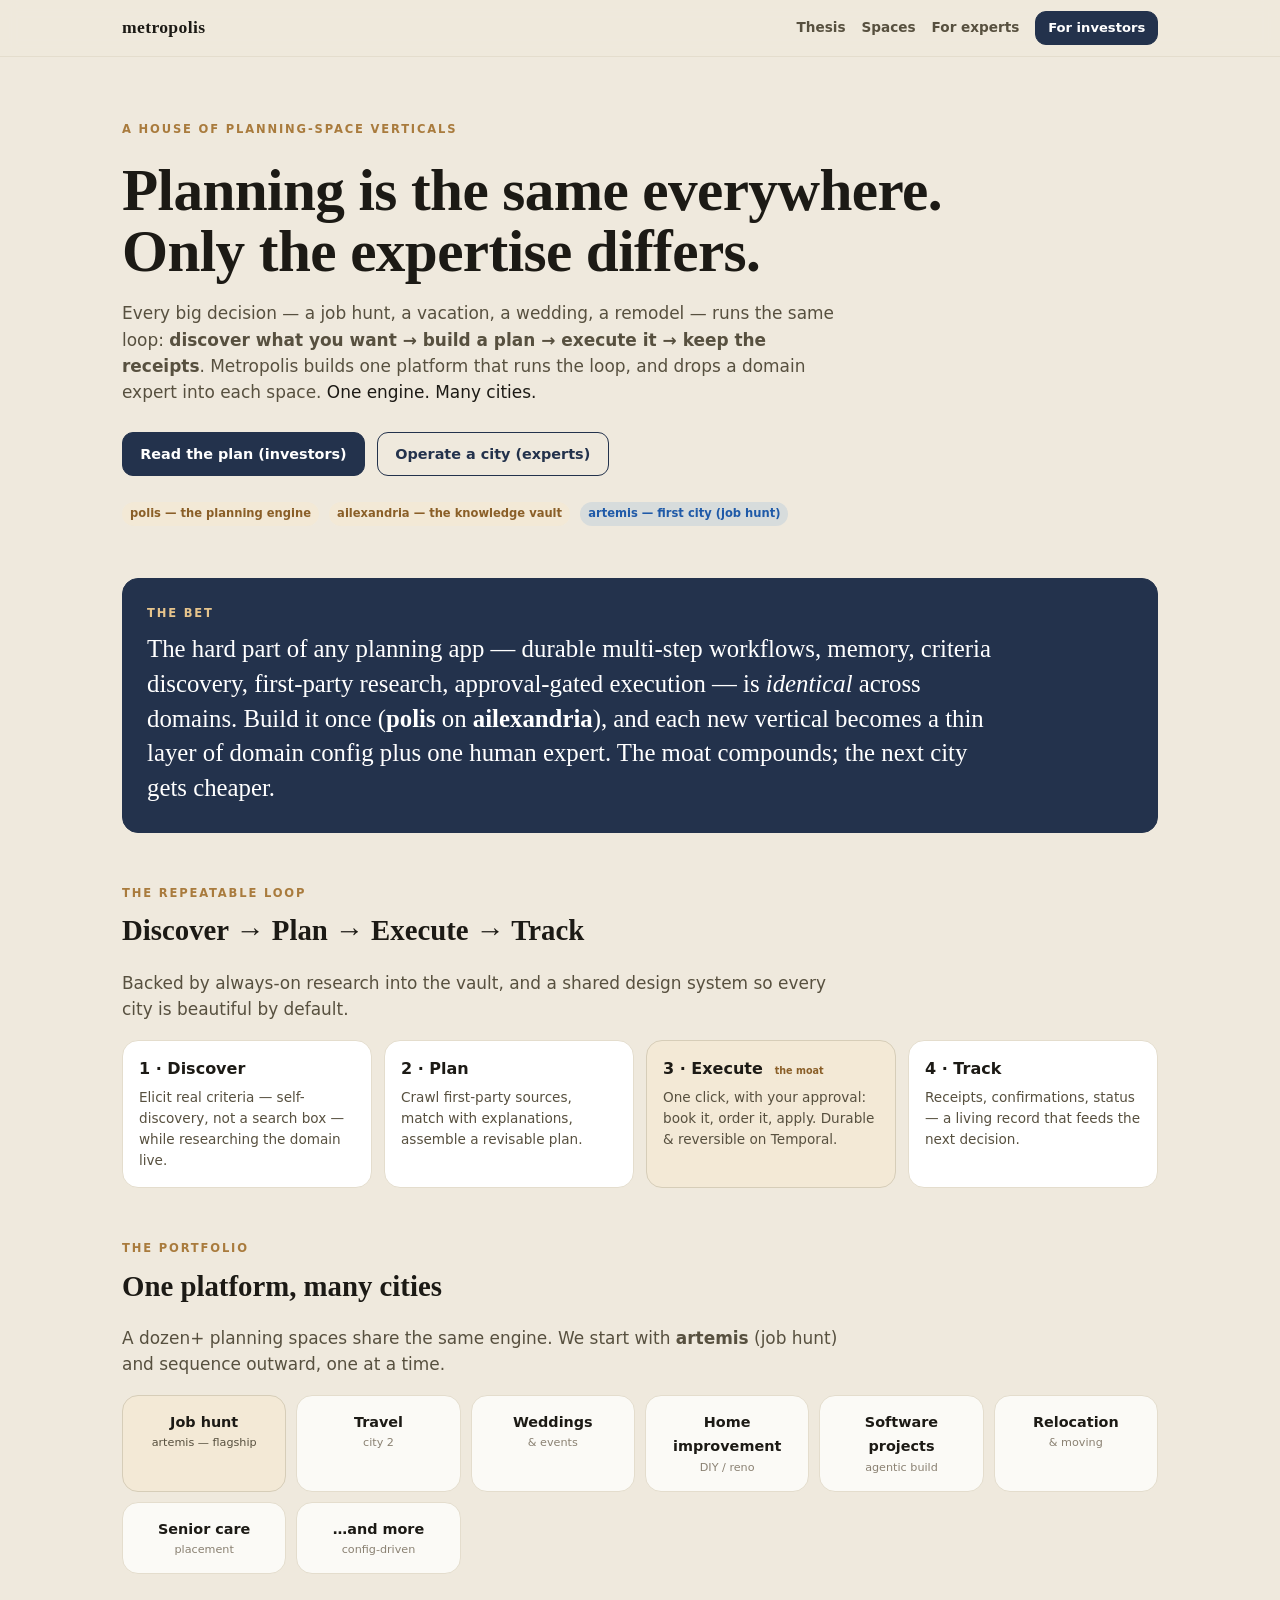
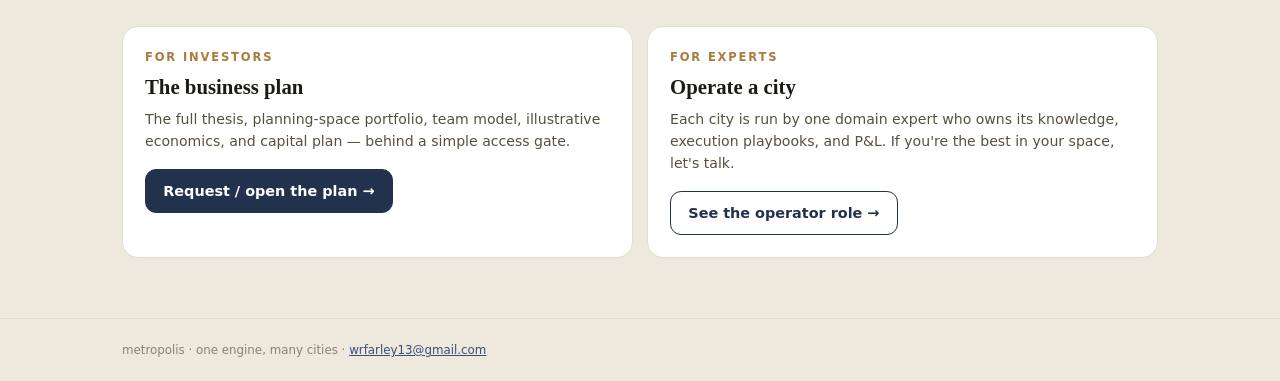
==== index.html @ 1461861d "Scaffold metropolis company marketing site Public landing + experts pages, and an investor-gated bus" ====
<!doctype html>
<html lang="en">
<head>
<meta charset="utf-8">
<meta name="viewport" content="width=device-width, initial-scale=1">
<title>Metropolis — the planning company</title>
<meta name="description" content="One platform that runs the plan→execute loop for high-stakes decisions, with a domain expert per space. A house of AI planning-space verticals.">
<link rel="icon" href="data:image/svg+xml,<svg xmlns='http://www.w3.org/2000/svg' viewBox='0 0 100 100'><text y='.9em' font-size='90'>🏛️</text></svg>">
<link rel="stylesheet" href="styles.css">
</head>
<body>

<div class="nav"><div class="wrap">
  <span class="serif brand">metropolis</span>
  <div style="display:flex;gap:16px;margin-left:auto;align-items:center">
    <a class="navlink" href="#thesis">Thesis</a>
    <a class="navlink" href="#spaces">Spaces</a>
    <a class="navlink" href="experts.html">For experts</a>
    <a class="btn" href="investors.html" style="padding:.45em .9em;font-size:.82rem">For investors</a>
  </div>
</div></div>

<header class="wrap" style="padding:64px 22px 44px">
  <div class="kicker">A house of planning-space verticals</div>
  <h1 class="serif" style="font-size:clamp(2.1rem,5.5vw,3.7rem);line-height:1.04;margin:.35em 0 .3em;letter-spacing:-.01em">
    Planning is the same everywhere.<br>Only the expertise differs.
  </h1>
  <p class="lead" style="max-width:720px">
    Every big decision — a job hunt, a vacation, a wedding, a remodel — runs the same loop:
    <b>discover what you want → build a plan → execute it → keep the receipts</b>.
    Metropolis builds one platform that runs the loop, and drops a domain expert into each space.
    <span style="color:var(--ink)">One engine. Many cities.</span>
  </p>
  <div style="display:flex;flex-wrap:wrap;gap:12px;margin-top:26px">
    <a class="btn" href="investors.html">Read the plan (investors)</a>
    <a class="btn btn-ghost" href="experts.html">Operate a city (experts)</a>
  </div>
  <div style="display:flex;flex-wrap:wrap;gap:10px;margin-top:26px">
    <span class="chip chip-o">polis — the planning engine</span>
    <span class="chip chip-o">ailexandria — the knowledge vault</span>
    <span class="chip chip-b">artemis — first city (job hunt)</span>
  </div>
</header>

<section id="thesis" class="wrap" style="padding:8px 22px">
  <div class="card" style="padding:26px 24px;background:var(--brand);color:#fff;border-color:var(--brand)">
    <div class="kicker" style="color:#e6c48c">The bet</div>
    <p class="serif" style="font-size:clamp(1.15rem,2.6vw,1.55rem);line-height:1.4;margin:.4em 0 0;max-width:860px">
      The hard part of any planning app — durable multi-step workflows, memory, criteria discovery, first-party
      research, approval-gated execution — is <em>identical</em> across domains. Build it once
      (<b>polis</b> on <b>ailexandria</b>), and each new vertical becomes a thin layer of domain config plus one
      human expert. The moat compounds; the next city gets cheaper.
    </p>
  </div>
</section>

<section class="wrap" style="padding:44px 22px 8px">
  <div class="kicker">The repeatable loop</div>
  <h2 class="serif" style="font-size:1.8rem;margin:.2em 0 .1em">Discover → Plan → Execute → Track</h2>
  <p class="lead" style="max-width:720px">Backed by always-on research into the vault, and a shared design system so every city is beautiful by default.</p>
  <div class="grid" style="grid-template-columns:repeat(auto-fit,minmax(210px,1fr));gap:12px;margin-top:16px">
    <div class="card" style="padding:16px"><b>1 · Discover</b><p style="font-size:.85rem;color:var(--ink-2);margin:.4em 0 0">Elicit real criteria — self-discovery, not a search box — while researching the domain live.</p></div>
    <div class="card" style="padding:16px"><b>2 · Plan</b><p style="font-size:.85rem;color:var(--ink-2);margin:.4em 0 0">Crawl first-party sources, match with explanations, assemble a revisable plan.</p></div>
    <div class="card" style="padding:16px;background:var(--accent-soft);border-color:var(--hair-2)"><b>3 · Execute</b> <span class="chip chip-o" style="font-size:.6rem">the moat</span><p style="font-size:.85rem;color:var(--ink-2);margin:.4em 0 0">One click, with your approval: book it, order it, apply. Durable & reversible on Temporal.</p></div>
    <div class="card" style="padding:16px"><b>4 · Track</b><p style="font-size:.85rem;color:var(--ink-2);margin:.4em 0 0">Receipts, confirmations, status — a living record that feeds the next decision.</p></div>
  </div>
</section>

<section id="spaces" class="wrap" style="padding:44px 22px 8px">
  <div class="kicker">The portfolio</div>
  <h2 class="serif" style="font-size:1.8rem;margin:.2em 0 .1em">One platform, many cities</h2>
  <p class="lead" style="max-width:720px">A dozen+ planning spaces share the same engine. We start with <b>artemis</b> (job hunt) and sequence outward, one at a time.</p>
  <div class="grid" style="grid-template-columns:repeat(auto-fit,minmax(150px,1fr));gap:10px;margin-top:16px">
    <div class="soft" style="padding:14px;text-align:center;background:var(--accent-soft);border-color:var(--hair-2)"><b style="font-size:.9rem">Job hunt</b><div style="font-size:.7rem;color:var(--ink-2)">artemis — flagship</div></div>
    <div class="soft" style="padding:14px;text-align:center"><b style="font-size:.9rem">Travel</b><div style="font-size:.7rem;color:var(--muted)">city 2</div></div>
    <div class="soft" style="padding:14px;text-align:center"><b style="font-size:.9rem">Weddings</b><div style="font-size:.7rem;color:var(--muted)">& events</div></div>
    <div class="soft" style="padding:14px;text-align:center"><b style="font-size:.9rem">Home improvement</b><div style="font-size:.7rem;color:var(--muted)">DIY / reno</div></div>
    <div class="soft" style="padding:14px;text-align:center"><b style="font-size:.9rem">Software projects</b><div style="font-size:.7rem;color:var(--muted)">agentic build</div></div>
    <div class="soft" style="padding:14px;text-align:center"><b style="font-size:.9rem">Relocation</b><div style="font-size:.7rem;color:var(--muted)">& moving</div></div>
    <div class="soft" style="padding:14px;text-align:center"><b style="font-size:.9rem">Senior care</b><div style="font-size:.7rem;color:var(--muted)">placement</div></div>
    <div class="soft" style="padding:14px;text-align:center"><b style="font-size:.9rem">…and more</b><div style="font-size:.7rem;color:var(--muted)">config-driven</div></div>
  </div>
</section>

<section class="wrap" style="padding:44px 22px 20px">
  <div class="grid" style="grid-template-columns:repeat(auto-fit,minmax(260px,1fr));gap:14px">
    <div class="card" style="padding:22px">
      <div class="kicker">For investors</div>
      <h3 class="serif" style="font-size:1.3rem;margin:.2em 0 .3em">The business plan</h3>
      <p style="font-size:.88rem;color:var(--ink-2);margin:0 0 16px">The full thesis, planning-space portfolio, team model, illustrative economics, and capital plan — behind a simple access gate.</p>
      <a class="btn" href="investors.html">Request / open the plan →</a>
    </div>
    <div class="card" style="padding:22px">
      <div class="kicker">For experts</div>
      <h3 class="serif" style="font-size:1.3rem;margin:.2em 0 .3em">Operate a city</h3>
      <p style="font-size:.88rem;color:var(--ink-2);margin:0 0 16px">Each city is run by one domain expert who owns its knowledge, execution playbooks, and P&amp;L. If you're the best in your space, let's talk.</p>
      <a class="btn btn-ghost" href="experts.html">See the operator role →</a>
    </div>
  </div>
</section>

<footer><div class="wrap" style="padding:22px">
  metropolis · one engine, many cities · <a href="mailto:wrfarley13@gmail.com">wrfarley13@gmail.com</a>
</div></footer>

</body>
</html>
---- styles.css ----
/* metropolis-site — shared design tokens (mirrors the pitch) */
:root{
  --plane:#efe9dd; --surface:#fbfaf6; --surface-2:#f4efe4; --card:#ffffff;
  --ink:#1c1a15; --ink-2:#57503f; --muted:#8a8172; --hair:#e4ddcd; --hair-2:#d6cdb8;
  --brand:#23324c; --brand-2:#33507a; --accent:#a97b3d; --accent-soft:#f3e9d6;
  --good:#0a7a30;
}
*,*::before,*::after{box-sizing:border-box}
[style*="display:flex"]>*,[style*="display:grid"]>*{min-width:0}
:where(.grid,.flex)>*{min-width:0}
:where(p,h1,h2,h3,h4,li,span){overflow-wrap:anywhere}
:where(img,svg,iframe){max-width:100%}
html{scroll-behavior:smooth}
body{margin:0;background:var(--plane);color:var(--ink);
  font-family:system-ui,-apple-system,"Segoe UI",sans-serif;line-height:1.55;-webkit-font-smoothing:antialiased}
.serif{font-family:Georgia,"Times New Roman",serif}
.wrap{max-width:1080px;margin-inline:auto;padding-inline:22px}
.kicker{font-size:.72rem;letter-spacing:.16em;text-transform:uppercase;color:var(--accent);font-weight:700}
.card{background:var(--card);border:1px solid var(--hair);border-radius:16px}
.soft{background:var(--surface);border:1px solid var(--hair);border-radius:16px}
a{color:var(--brand-2)}
.btn{display:inline-block;cursor:pointer;border:1px solid var(--brand);background:var(--brand);color:#fff;
  border-radius:11px;padding:.7em 1.2em;font-weight:700;font-size:.9rem;text-decoration:none}
.btn:hover{background:#1a2740}
.btn-ghost{background:transparent;color:var(--brand);}
.btn-ghost:hover{background:var(--surface-2)}
.chip{display:inline-flex;align-items:center;gap:.4em;font-size:.72rem;font-weight:700;padding:.25em .7em;border-radius:999px}
.chip-o{background:var(--accent-soft);color:#8a5f28}
.chip-b{background:rgba(42,120,214,.12);color:#1f5aa8}
.nav{position:sticky;top:0;z-index:30;background:rgba(239,233,221,.86);backdrop-filter:blur(8px);border-bottom:1px solid var(--hair)}
.nav .wrap{display:flex;align-items:center;gap:18px;height:56px}
.nav a.navlink{color:var(--ink-2);text-decoration:none;font-size:.85rem;font-weight:600}
.nav a.navlink:hover{color:var(--brand)}
.brand{font-weight:700;font-size:1.1rem;letter-spacing:.02em}
footer{color:var(--muted);font-size:.74rem;border-top:1px solid var(--hair);margin-top:40px}
.grid{display:grid}
.lead{font-size:1.06rem;color:var(--ink-2)}
.rule{height:1px;background:var(--hair)}
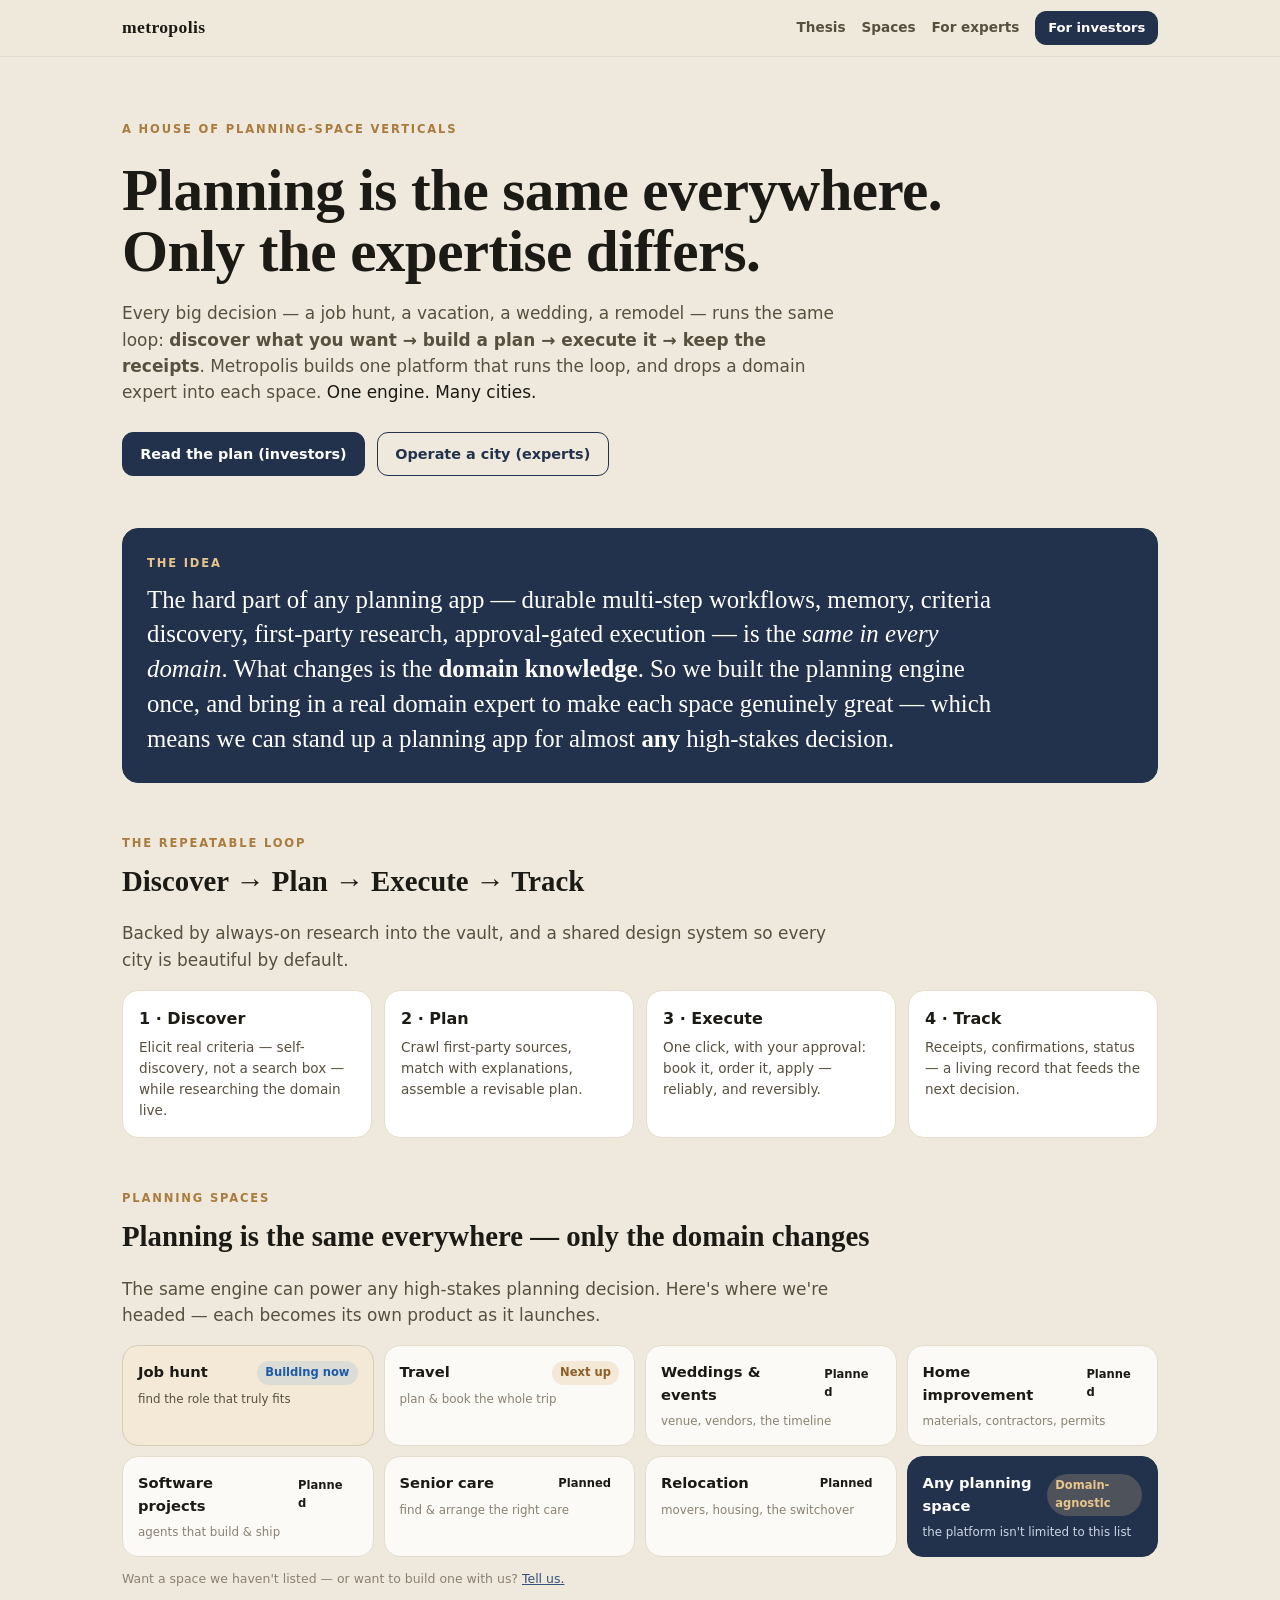
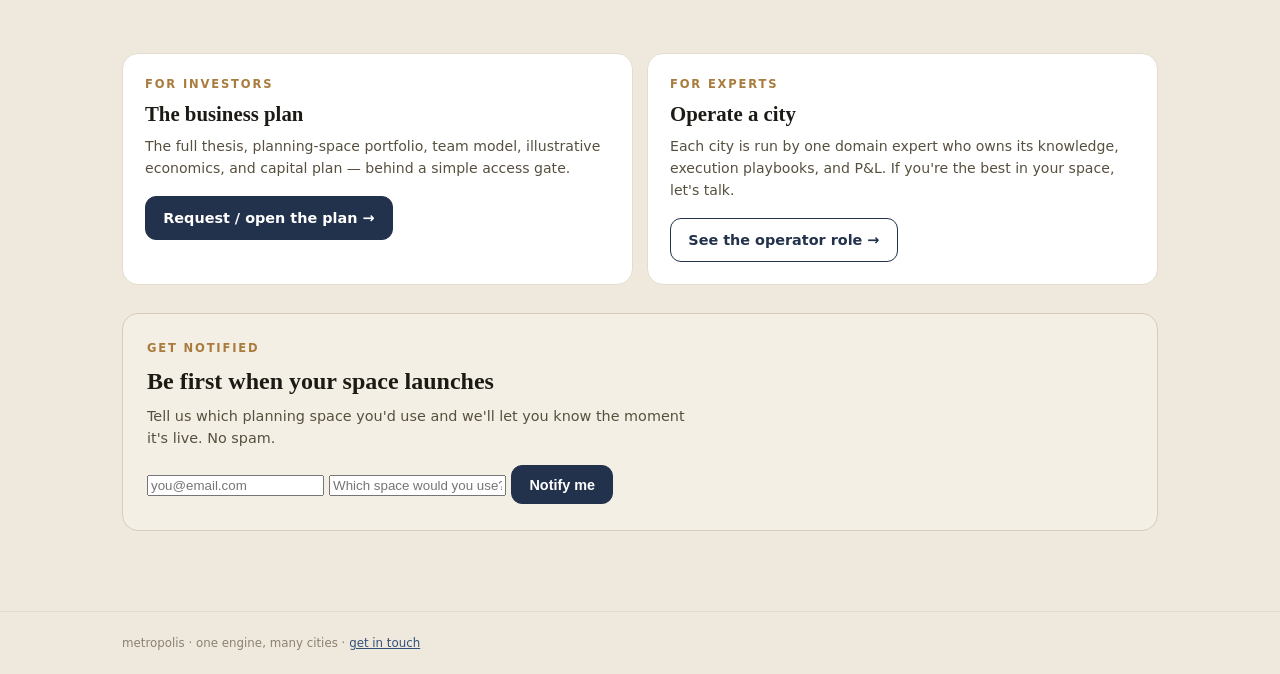
==== commit c1412ad1: "Make Execute loop card match the others (no accent background) Co-Authored-By: Claude Opus 4.8 <nore" ====
--- a/index.html
+++ b/index.html
@@ -35,21 +35,16 @@
     <a class="btn" href="investors.html">Read the plan (investors)</a>
     <a class="btn btn-ghost" href="experts.html">Operate a city (experts)</a>
   </div>
-  <div style="display:flex;flex-wrap:wrap;gap:10px;margin-top:26px">
-    <span class="chip chip-o">polis — the planning engine</span>
-    <span class="chip chip-o">ailexandria — the knowledge vault</span>
-    <span class="chip chip-b">artemis — first city (job hunt)</span>
-  </div>
 </header>
 
 <section id="thesis" class="wrap" style="padding:8px 22px">
   <div class="card" style="padding:26px 24px;background:var(--brand);color:#fff;border-color:var(--brand)">
-    <div class="kicker" style="color:#e6c48c">The bet</div>
+    <div class="kicker" style="color:#e6c48c">The idea</div>
     <p class="serif" style="font-size:clamp(1.15rem,2.6vw,1.55rem);line-height:1.4;margin:.4em 0 0;max-width:860px">
       The hard part of any planning app — durable multi-step workflows, memory, criteria discovery, first-party
-      research, approval-gated execution — is <em>identical</em> across domains. Build it once
-      (<b>polis</b> on <b>ailexandria</b>), and each new vertical becomes a thin layer of domain config plus one
-      human expert. The moat compounds; the next city gets cheaper.
+      research, approval-gated execution — is the <em>same in every domain</em>. What changes is the
+      <b>domain knowledge</b>. So we built the planning engine once, and bring in a real domain expert to make each
+      space genuinely great — which means we can stand up a planning app for almost <b>any</b> high-stakes decision.
     </p>
   </div>
 </section>
@@ -61,25 +56,42 @@
   <div class="grid" style="grid-template-columns:repeat(auto-fit,minmax(210px,1fr));gap:12px;margin-top:16px">
     <div class="card" style="padding:16px"><b>1 · Discover</b><p style="font-size:.85rem;color:var(--ink-2);margin:.4em 0 0">Elicit real criteria — self-discovery, not a search box — while researching the domain live.</p></div>
     <div class="card" style="padding:16px"><b>2 · Plan</b><p style="font-size:.85rem;color:var(--ink-2);margin:.4em 0 0">Crawl first-party sources, match with explanations, assemble a revisable plan.</p></div>
-    <div class="card" style="padding:16px;background:var(--accent-soft);border-color:var(--hair-2)"><b>3 · Execute</b> <span class="chip chip-o" style="font-size:.6rem">the moat</span><p style="font-size:.85rem;color:var(--ink-2);margin:.4em 0 0">One click, with your approval: book it, order it, apply. Durable & reversible on Temporal.</p></div>
+    <div class="card" style="padding:16px"><b>3 · Execute</b><p style="font-size:.85rem;color:var(--ink-2);margin:.4em 0 0">One click, with your approval: book it, order it, apply — reliably, and reversibly.</p></div>
     <div class="card" style="padding:16px"><b>4 · Track</b><p style="font-size:.85rem;color:var(--ink-2);margin:.4em 0 0">Receipts, confirmations, status — a living record that feeds the next decision.</p></div>
   </div>
 </section>
 
 <section id="spaces" class="wrap" style="padding:44px 22px 8px">
-  <div class="kicker">The portfolio</div>
-  <h2 class="serif" style="font-size:1.8rem;margin:.2em 0 .1em">One platform, many cities</h2>
-  <p class="lead" style="max-width:720px">A dozen+ planning spaces share the same engine. We start with <b>artemis</b> (job hunt) and sequence outward, one at a time.</p>
-  <div class="grid" style="grid-template-columns:repeat(auto-fit,minmax(150px,1fr));gap:10px;margin-top:16px">
-    <div class="soft" style="padding:14px;text-align:center;background:var(--accent-soft);border-color:var(--hair-2)"><b style="font-size:.9rem">Job hunt</b><div style="font-size:.7rem;color:var(--ink-2)">artemis — flagship</div></div>
-    <div class="soft" style="padding:14px;text-align:center"><b style="font-size:.9rem">Travel</b><div style="font-size:.7rem;color:var(--muted)">city 2</div></div>
-    <div class="soft" style="padding:14px;text-align:center"><b style="font-size:.9rem">Weddings</b><div style="font-size:.7rem;color:var(--muted)">& events</div></div>
-    <div class="soft" style="padding:14px;text-align:center"><b style="font-size:.9rem">Home improvement</b><div style="font-size:.7rem;color:var(--muted)">DIY / reno</div></div>
-    <div class="soft" style="padding:14px;text-align:center"><b style="font-size:.9rem">Software projects</b><div style="font-size:.7rem;color:var(--muted)">agentic build</div></div>
-    <div class="soft" style="padding:14px;text-align:center"><b style="font-size:.9rem">Relocation</b><div style="font-size:.7rem;color:var(--muted)">& moving</div></div>
-    <div class="soft" style="padding:14px;text-align:center"><b style="font-size:.9rem">Senior care</b><div style="font-size:.7rem;color:var(--muted)">placement</div></div>
-    <div class="soft" style="padding:14px;text-align:center"><b style="font-size:.9rem">…and more</b><div style="font-size:.7rem;color:var(--muted)">config-driven</div></div>
+  <div class="kicker">Planning spaces</div>
+  <h2 class="serif" style="font-size:1.8rem;margin:.2em 0 .1em">Planning is the same everywhere — only the domain changes</h2>
+  <p class="lead" style="max-width:760px">The same engine can power any high-stakes planning decision. Here's where we're headed — each becomes its own product as it launches.</p>
+  <div class="grid" style="grid-template-columns:repeat(auto-fit,minmax(220px,1fr));gap:10px;margin-top:16px">
+    <div class="soft" style="padding:15px;background:var(--accent-soft);border-color:var(--hair-2)">
+      <div style="display:flex;justify-content:space-between;align-items:center;gap:8px"><b style="font-size:.92rem">Job hunt</b><span class="chip chip-b">Building now</span></div>
+      <div style="font-size:.74rem;color:var(--ink-2);margin-top:5px">find the role that truly fits</div></div>
+    <div class="soft" style="padding:15px">
+      <div style="display:flex;justify-content:space-between;align-items:center;gap:8px"><b style="font-size:.92rem">Travel</b><span class="chip chip-o">Next up</span></div>
+      <div style="font-size:.74rem;color:var(--muted);margin-top:5px">plan &amp; book the whole trip</div></div>
+    <div class="soft" style="padding:15px">
+      <div style="display:flex;justify-content:space-between;align-items:center;gap:8px"><b style="font-size:.92rem">Weddings &amp; events</b><span class="chip chip-n">Planned</span></div>
+      <div style="font-size:.74rem;color:var(--muted);margin-top:5px">venue, vendors, the timeline</div></div>
+    <div class="soft" style="padding:15px">
+      <div style="display:flex;justify-content:space-between;align-items:center;gap:8px"><b style="font-size:.92rem">Home improvement</b><span class="chip chip-n">Planned</span></div>
+      <div style="font-size:.74rem;color:var(--muted);margin-top:5px">materials, contractors, permits</div></div>
+    <div class="soft" style="padding:15px">
+      <div style="display:flex;justify-content:space-between;align-items:center;gap:8px"><b style="font-size:.92rem">Software projects</b><span class="chip chip-n">Planned</span></div>
+      <div style="font-size:.74rem;color:var(--muted);margin-top:5px">agents that build &amp; ship</div></div>
+    <div class="soft" style="padding:15px">
+      <div style="display:flex;justify-content:space-between;align-items:center;gap:8px"><b style="font-size:.92rem">Senior care</b><span class="chip chip-n">Planned</span></div>
+      <div style="font-size:.74rem;color:var(--muted);margin-top:5px">find &amp; arrange the right care</div></div>
+    <div class="soft" style="padding:15px">
+      <div style="display:flex;justify-content:space-between;align-items:center;gap:8px"><b style="font-size:.92rem">Relocation</b><span class="chip chip-n">Planned</span></div>
+      <div style="font-size:.74rem;color:var(--muted);margin-top:5px">movers, housing, the switchover</div></div>
+    <div class="soft" style="padding:15px;background:var(--brand);border-color:var(--brand)">
+      <div style="display:flex;justify-content:space-between;align-items:center;gap:8px"><b style="font-size:.92rem;color:#fff">Any planning space</b><span class="chip" style="background:rgba(233,196,140,.22);color:#e9c48c">Domain-agnostic</span></div>
+      <div style="font-size:.74rem;color:#cdd6e4;margin-top:5px">the platform isn't limited to this list</div></div>
   </div>
+  <p style="font-size:.78rem;color:var(--muted);margin-top:12px">Want a space we haven't listed — or want to build one with us? <a href="experts.html">Tell us.</a></p>
 </section>
 
 <section class="wrap" style="padding:44px 22px 20px">
@@ -99,9 +111,28 @@
   </div>
 </section>
 
+<section class="wrap" style="padding:8px 22px 40px">
+  <div class="card" style="padding:26px 24px;background:var(--surface-2);border-color:var(--hair-2)">
+    <div class="grid" style="grid-template-columns:1fr;gap:16px;align-items:center">
+      <div>
+        <div class="kicker">Get notified</div>
+        <h2 class="serif" style="font-size:1.5rem;margin:.2em 0 .2em">Be first when your space launches</h2>
+        <p style="font-size:.9rem;color:var(--ink-2);margin:0;max-width:560px">Tell us which planning space you'd use and we'll let you know the moment it's live. No spam.</p>
+      </div>
+      <form data-contact data-subject="Metropolis — notify list" class="formgrid" style="grid-template-columns:1fr 1fr auto;max-width:720px">
+        <input class="field" type="email" name="email" placeholder="you@email.com" aria-label="Email" required>
+        <input class="field" type="text" name="space" placeholder="Which space would you use? (optional)" aria-label="Space of interest">
+        <button class="btn" type="submit">Notify me</button>
+        <div data-status style="grid-column:1 / -1"></div>
+      </form>
+    </div>
+  </div>
+</section>
+
 <footer><div class="wrap" style="padding:22px">
-  metropolis · one engine, many cities · <a href="mailto:wrfarley13@gmail.com">wrfarley13@gmail.com</a>
+  metropolis · one engine, many cities · <a href="experts.html">get in touch</a>
 </div></footer>
 
+<script src="forms.js"></script>
 </body>
 </html>
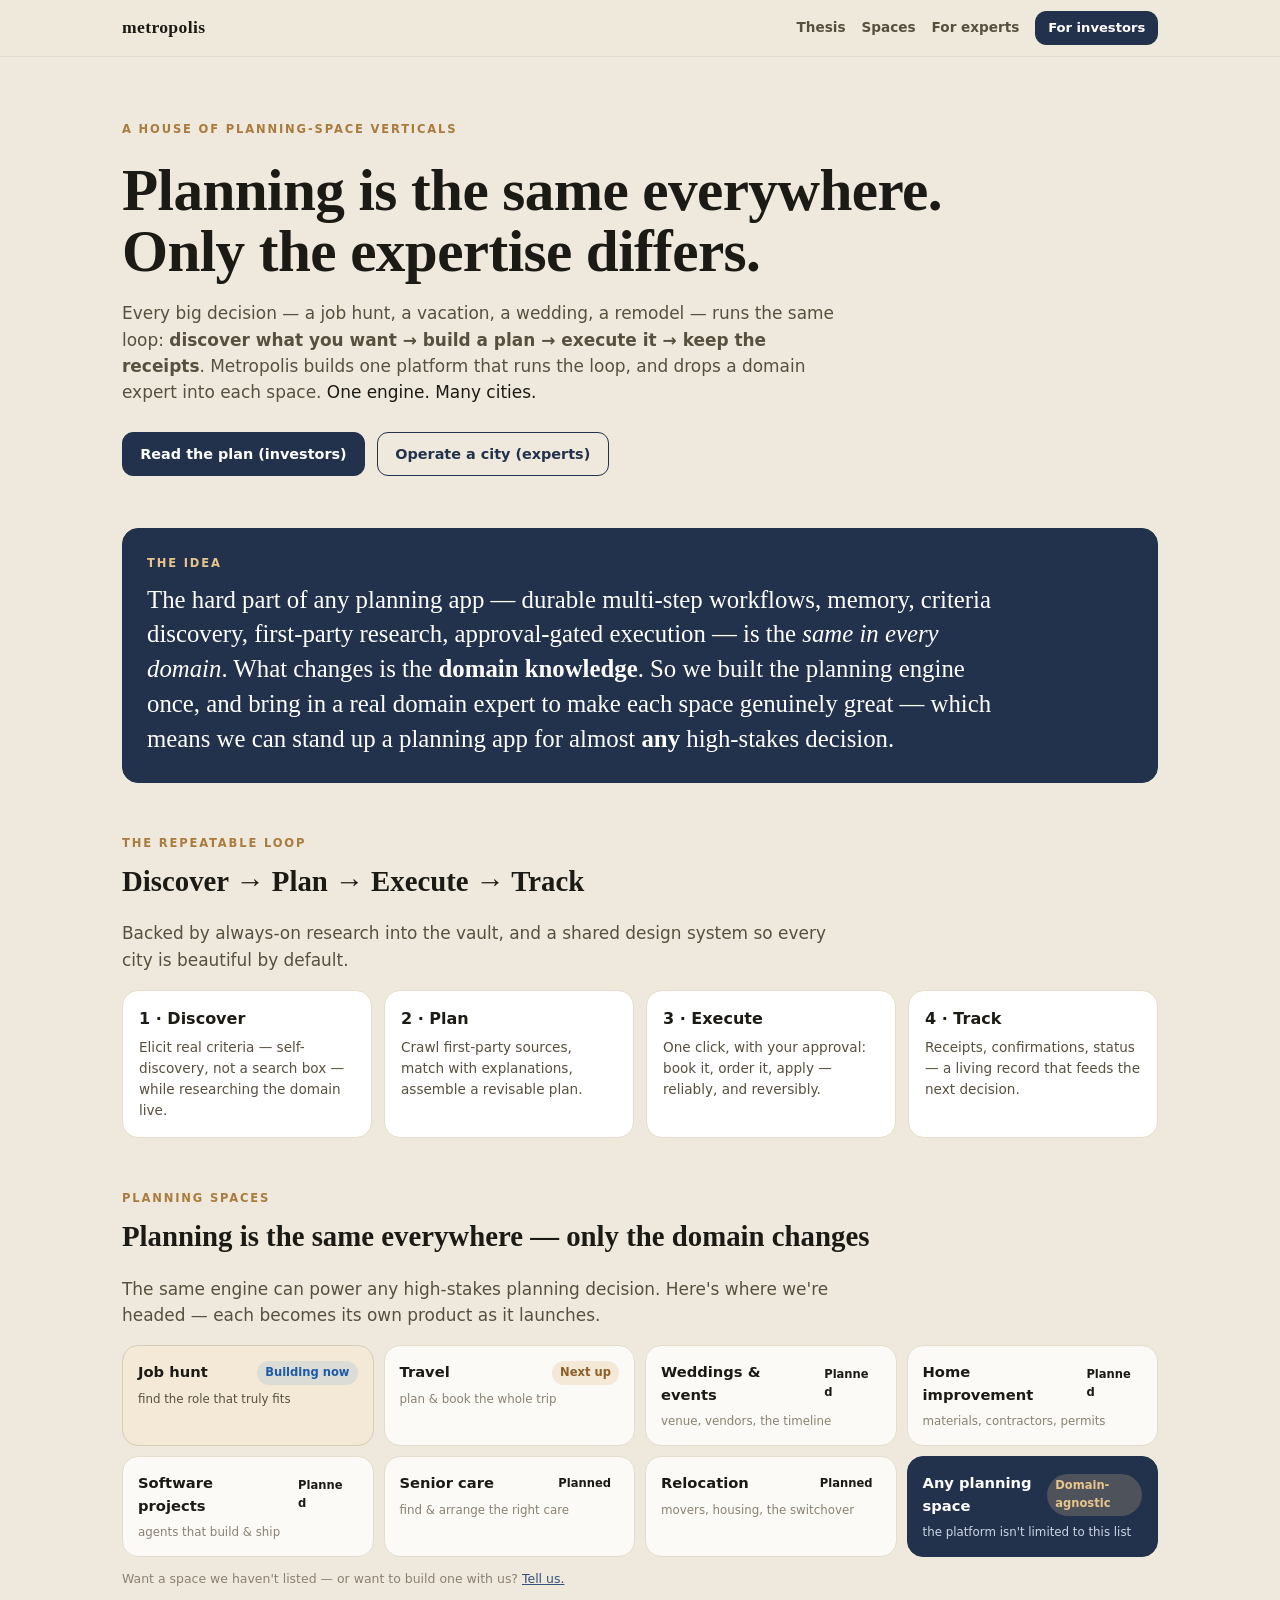
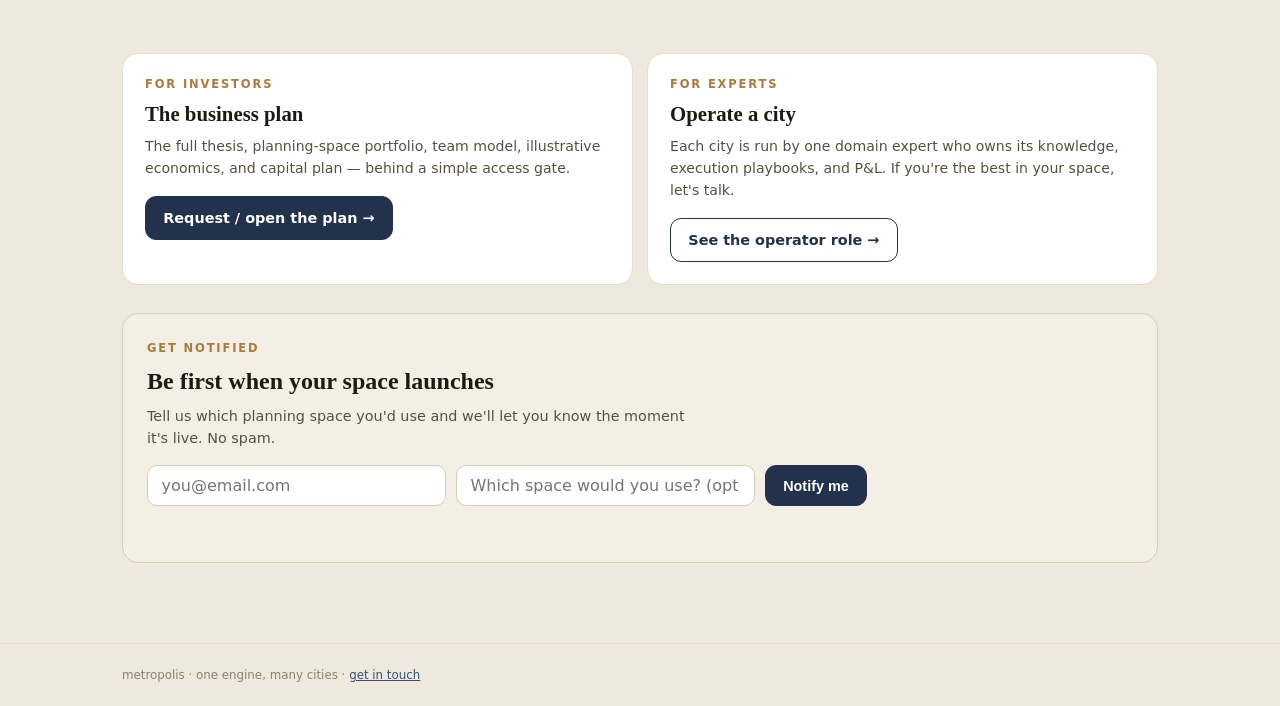
==== commit d6afd26d: "Mobile polish: responsive nav, stacking forms, hub doc drawer, doc overflow fixes - Nav: no more bra" ====
--- a/index.html
+++ b/index.html
@@ -13,10 +13,10 @@
 <div class="nav"><div class="wrap">
   <span class="serif brand">metropolis</span>
   <div style="display:flex;gap:16px;margin-left:auto;align-items:center">
-    <a class="navlink" href="#thesis">Thesis</a>
-    <a class="navlink" href="#spaces">Spaces</a>
+    <a class="navlink nav-secondary" href="#thesis">Thesis</a>
+    <a class="navlink nav-secondary" href="#spaces">Spaces</a>
     <a class="navlink" href="experts.html">For experts</a>
-    <a class="btn" href="investors.html" style="padding:.45em .9em;font-size:.82rem">For investors</a>
+    <a class="btn btn-nav" href="investors.html">For investors</a>
   </div>
 </div></div>
 
@@ -119,7 +119,7 @@
         <h2 class="serif" style="font-size:1.5rem;margin:.2em 0 .2em">Be first when your space launches</h2>
         <p style="font-size:.9rem;color:var(--ink-2);margin:0;max-width:560px">Tell us which planning space you'd use and we'll let you know the moment it's live. No spam.</p>
       </div>
-      <form data-contact data-subject="Metropolis — notify list" class="formgrid" style="grid-template-columns:1fr 1fr auto;max-width:720px">
+      <form data-contact data-subject="Metropolis — notify list" class="formgrid formgrid-row" style="max-width:720px">
         <input class="field" type="email" name="email" placeholder="you@email.com" aria-label="Email" required>
         <input class="field" type="text" name="space" placeholder="Which space would you use? (optional)" aria-label="Space of interest">
         <button class="btn" type="submit">Notify me</button>
--- a/styles.css
+++ b/styles.css
@@ -20,19 +20,49 @@
 .soft{background:var(--surface);border:1px solid var(--hair);border-radius:16px}
 a{color:var(--brand-2)}
 .btn{display:inline-block;cursor:pointer;border:1px solid var(--brand);background:var(--brand);color:#fff;
-  border-radius:11px;padding:.7em 1.2em;font-weight:700;font-size:.9rem;text-decoration:none}
+  border-radius:11px;padding:.7em 1.2em;font-weight:700;font-size:.9rem;text-decoration:none;white-space:nowrap}
 .btn:hover{background:#1a2740}
 .btn-ghost{background:transparent;color:var(--brand);}
 .btn-ghost:hover{background:var(--surface-2)}
+.btn-nav{padding:.45em .9em;font-size:.82rem}
 .chip{display:inline-flex;align-items:center;gap:.4em;font-size:.72rem;font-weight:700;padding:.25em .7em;border-radius:999px}
 .chip-o{background:var(--accent-soft);color:#8a5f28}
 .chip-b{background:rgba(42,120,214,.12);color:#1f5aa8}
 .nav{position:sticky;top:0;z-index:30;background:rgba(239,233,221,.86);backdrop-filter:blur(8px);border-bottom:1px solid var(--hair)}
 .nav .wrap{display:flex;align-items:center;gap:18px;height:56px}
-.nav a.navlink{color:var(--ink-2);text-decoration:none;font-size:.85rem;font-weight:600}
+.nav a.navlink{color:var(--ink-2);text-decoration:none;font-size:.85rem;font-weight:600;white-space:nowrap;padding:.5em 0}
 .nav a.navlink:hover{color:var(--brand)}
-.brand{font-weight:700;font-size:1.1rem;letter-spacing:.02em}
+.brand{font-weight:700;font-size:1.1rem;letter-spacing:.02em;white-space:nowrap}
 footer{color:var(--muted);font-size:.74rem;border-top:1px solid var(--hair);margin-top:40px}
 .grid{display:grid}
 .lead{font-size:1.06rem;color:var(--ink-2)}
 .rule{height:1px;background:var(--hair)}
+/* forms */
+.formgrid{display:grid;gap:10px}
+.flabel{font-size:.76rem;font-weight:700;color:var(--ink-2);display:block;margin-bottom:4px;letter-spacing:.01em}
+.field{width:100%;font-size:1rem;padding:.62em .85em;border:1px solid var(--hair-2);border-radius:10px;background:var(--card);color:var(--ink);font-family:inherit}
+.field:focus{outline:2px solid var(--brand-2);border-color:var(--brand-2)}
+textarea.field{min-height:92px;resize:vertical}
+[data-status]{font-size:.82rem;min-height:1.2em;color:var(--ink-2);margin-top:4px}
+/* multi-column form rows (stack on small screens) */
+.formgrid-row{grid-template-columns:1fr 1fr auto}
+.formgrid-2col{grid-template-columns:1fr 1fr}
+/* small screens */
+@media(max-width:640px){
+  .nav .wrap{gap:12px}
+  .nav .nav-secondary{display:none}
+  .formgrid-row,.formgrid-2col{grid-template-columns:1fr}
+}
+@media(max-width:400px){
+  .wrap{padding-inline:18px}
+  .brand{font-size:1rem}
+  .nav .wrap{gap:10px}
+  .btn-nav{padding:.45em .65em;font-size:.78rem}
+}
+/* comfortable touch targets on touch devices */
+@media(pointer:coarse){
+  .btn{min-height:44px}
+  a.btn{display:inline-flex;align-items:center;justify-content:center}
+  .field{min-height:44px}
+  .navlink{padding:.7em 0}
+}
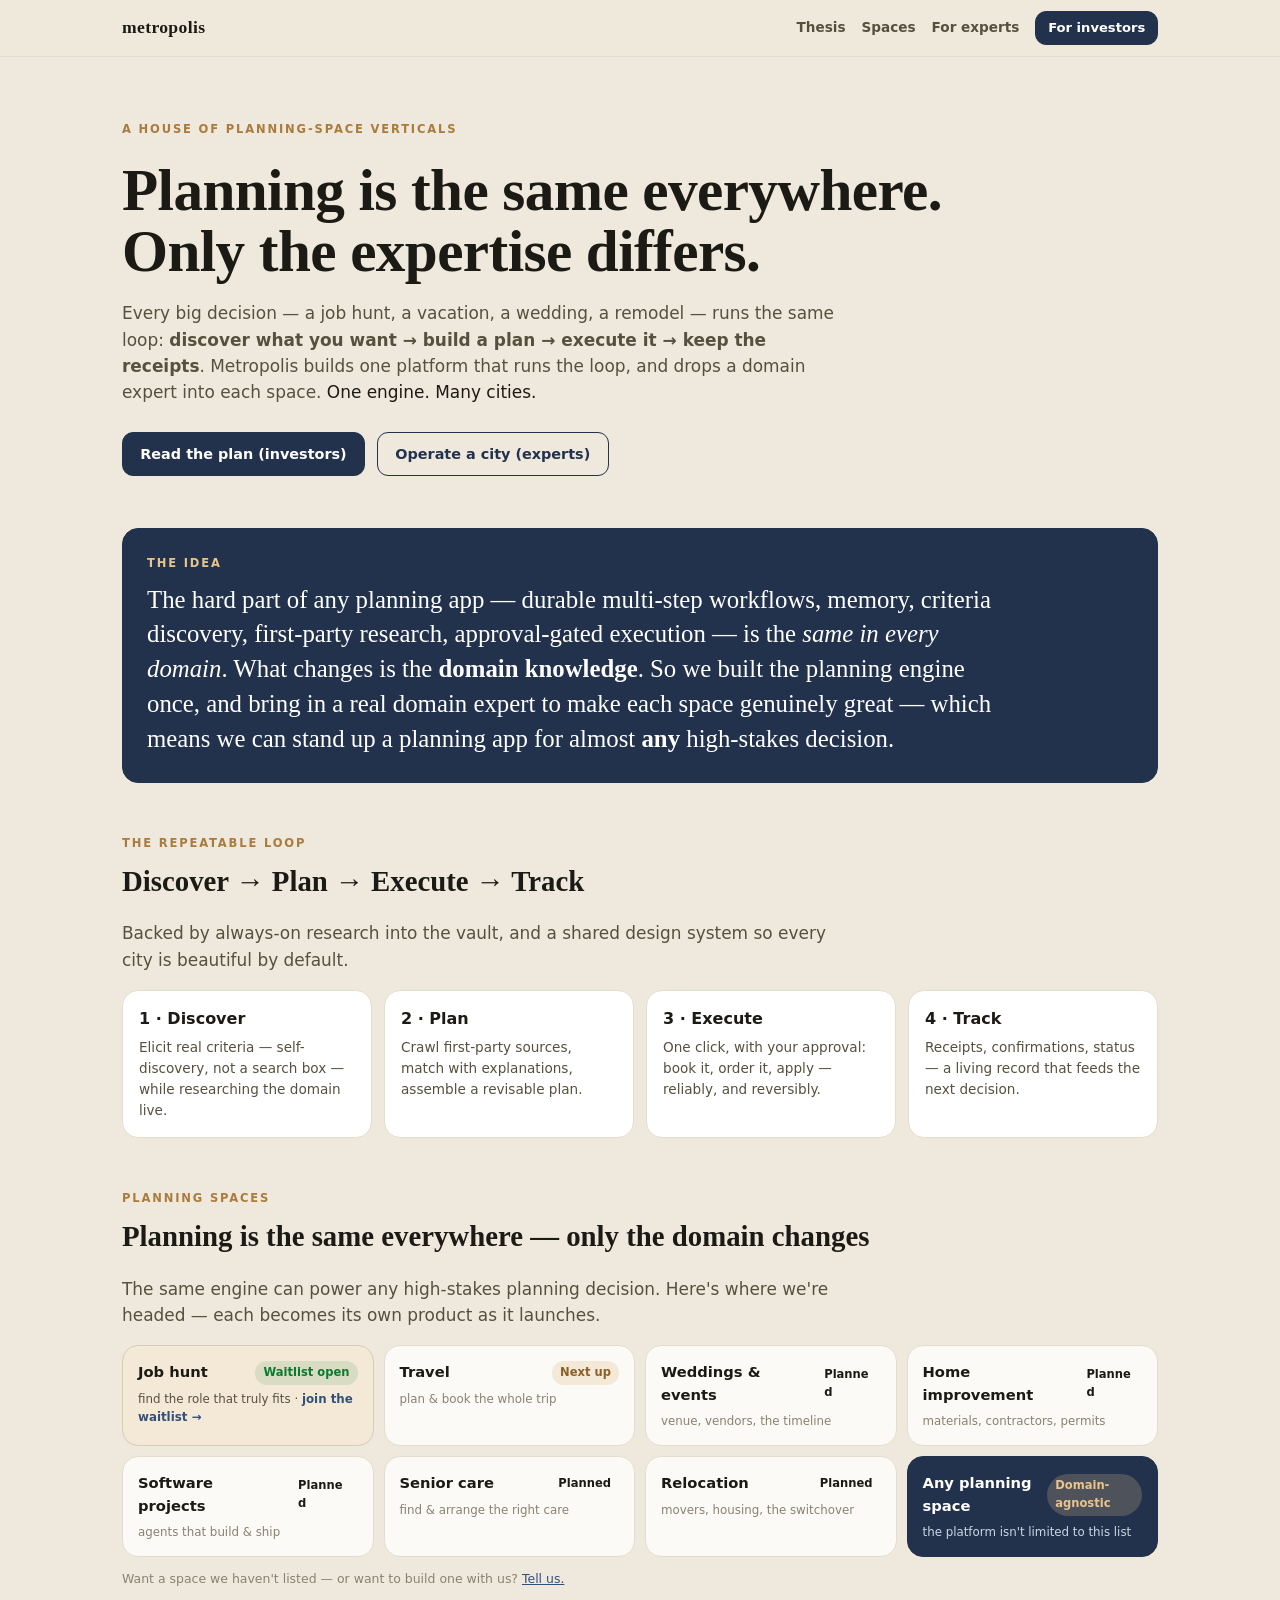
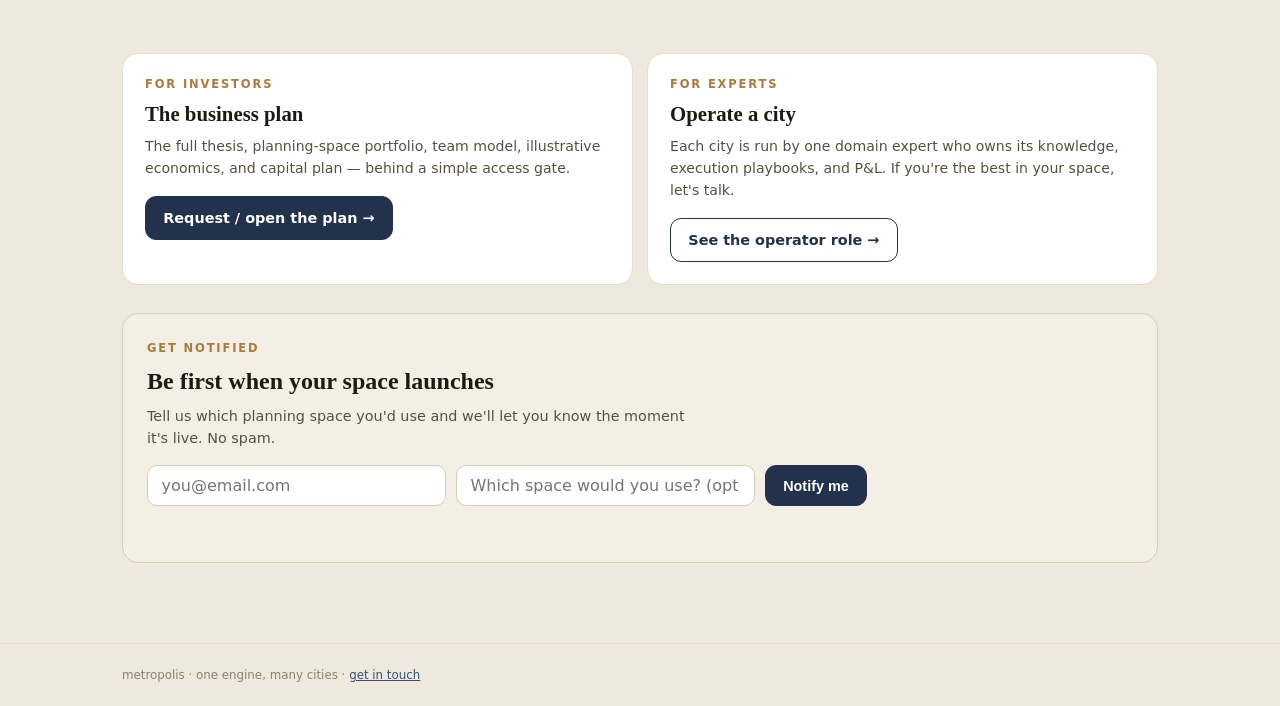
==== commit 8a8a3a3d: "Add public job-search landing page (working name Shortlist) with waitlist - jobs.html: criteria-firs" ====
--- a/index.html
+++ b/index.html
@@ -66,9 +66,9 @@
   <h2 class="serif" style="font-size:1.8rem;margin:.2em 0 .1em">Planning is the same everywhere — only the domain changes</h2>
   <p class="lead" style="max-width:760px">The same engine can power any high-stakes planning decision. Here's where we're headed — each becomes its own product as it launches.</p>
   <div class="grid" style="grid-template-columns:repeat(auto-fit,minmax(220px,1fr));gap:10px;margin-top:16px">
-    <div class="soft" style="padding:15px;background:var(--accent-soft);border-color:var(--hair-2)">
-      <div style="display:flex;justify-content:space-between;align-items:center;gap:8px"><b style="font-size:.92rem">Job hunt</b><span class="chip chip-b">Building now</span></div>
-      <div style="font-size:.74rem;color:var(--ink-2);margin-top:5px">find the role that truly fits</div></div>
+    <a class="soft" href="jobs.html" style="padding:15px;background:var(--accent-soft);border-color:var(--hair-2);display:block;text-decoration:none;color:inherit">
+      <div style="display:flex;justify-content:space-between;align-items:center;gap:8px"><b style="font-size:.92rem">Job hunt</b><span class="chip chip-g">Waitlist open</span></div>
+      <div style="font-size:.74rem;color:var(--ink-2);margin-top:5px">find the role that truly fits · <span style="color:var(--brand-2);font-weight:600">join the waitlist →</span></div></a>
     <div class="soft" style="padding:15px">
       <div style="display:flex;justify-content:space-between;align-items:center;gap:8px"><b style="font-size:.92rem">Travel</b><span class="chip chip-o">Next up</span></div>
       <div style="font-size:.74rem;color:var(--muted);margin-top:5px">plan &amp; book the whole trip</div></div>
--- a/styles.css
+++ b/styles.css
@@ -28,6 +28,7 @@
 .chip{display:inline-flex;align-items:center;gap:.4em;font-size:.72rem;font-weight:700;padding:.25em .7em;border-radius:999px}
 .chip-o{background:var(--accent-soft);color:#8a5f28}
 .chip-b{background:rgba(42,120,214,.12);color:#1f5aa8}
+.chip-g{background:rgba(10,122,48,.12);color:var(--good)}
 .nav{position:sticky;top:0;z-index:30;background:rgba(239,233,221,.86);backdrop-filter:blur(8px);border-bottom:1px solid var(--hair)}
 .nav .wrap{display:flex;align-items:center;gap:18px;height:56px}
 .nav a.navlink{color:var(--ink-2);text-decoration:none;font-size:.85rem;font-weight:600;white-space:nowrap;padding:.5em 0}
